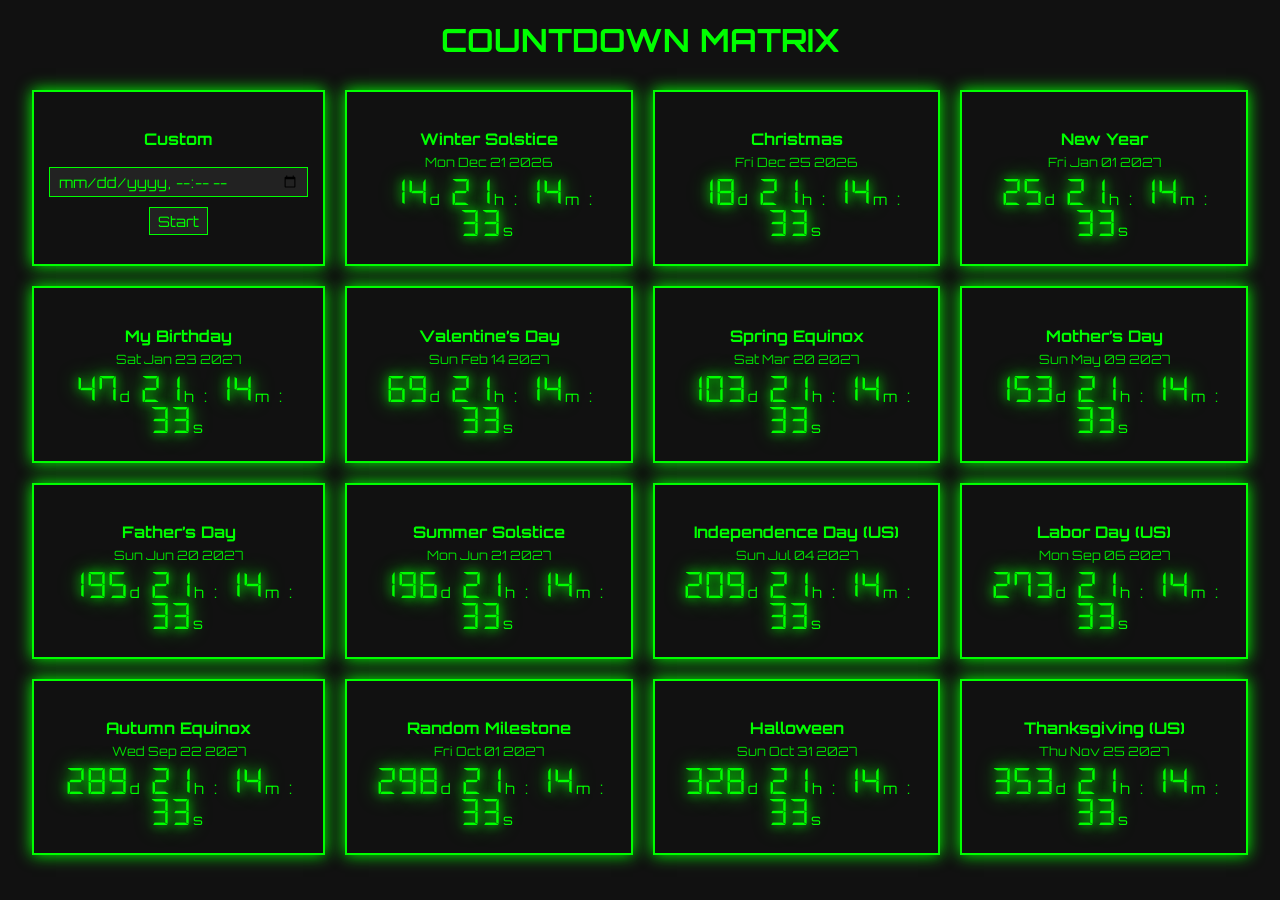
==== index.html @ e215d6ba "Initial Vercel-ready extraction" ====
<!DOCTYPE html>
<html lang="en">
<head>
  <meta charset="UTF-8">
  <title>Matrix Countdown Dashboard</title>

  <!-- Orbitron for labels/UI -->
  <link rel="preconnect" href="https://fonts.googleapis.com">
  <link rel="preconnect" href="https://fonts.gstatic.com" crossorigin>
  <link href="https://fonts.googleapis.com/css2?family=Orbitron:wght@600&display=swap" rel="stylesheet">

  <!-- Custom CSS -->
  <link rel="stylesheet" href="/style.css">
</head>
<body>
  <h1>Countdown Matrix</h1>

  <div class="countdown-matrix" id="matrix">
    <!-- Top-left: configurable -->
    <div class="countdown-cell configurable">
      <h2>Custom</h2>
      <p class="event-date" id="date-custom"></p>
      <input type="datetime-local" id="targetTime">
      <button onclick="startCountdown('custom')">Start</button>
      <div id="countdown-custom" class="countdown"></div>
    </div>
    <!-- Preset events will be injected here dynamically by JS -->
  </div>

  <script src="/script.js"></script>
</body>
</html>
---- style.css ----
/* ---- Fonts ---- */
@font-face {
  font-family: "DSEG7";
  src: url("/assets/fonts/DSEG7Modern-Regular.woff2") format("woff2");
  font-weight: 400;
  font-style: normal;
  font-display: swap;
}

/* ---- General Layout ---- */
html, body {
  height: 100%;
  margin: 0;
}

body {
  background: #111;
  color: #00ff00;
  display: flex;
  flex-direction: column;
  align-items: center;
  font-family: 'Orbitron', Arial, sans-serif;
}

h1 {
  margin: 20px 0;
  font-size: 2rem;
  text-transform: uppercase;
  color: #00ff00;
}

/* ---- Matrix Layout ---- */
.countdown-matrix {
  display: grid;
  grid-template-columns: repeat(4, 1fr);
  grid-template-rows: repeat(4, 1fr);
  gap: 20px;
  width: 95vw;
  height: 85vh;
  padding: 10px;
}

.countdown-cell {
  border: 2px solid #00ff00;
  box-shadow: 0 0 15px #00ff00;
  padding: 10px;
  display: flex;
  flex-direction: column;
  align-items: center;
  justify-content: center;
}

.countdown-cell h2 {
  font-size: 1rem;
  margin-bottom: 5px;
  color: #00ff00;
  text-align: center;
}

.event-date {
  font-size: 0.8rem;
  color: #00ff00;
  margin: 0 0 8px 0;
  text-align: center;
  opacity: 0.85;
}

/* ---- Inputs ---- */
input, button {
  font-family: 'Orbitron', Arial, sans-serif;
  font-size: 0.9rem;
  padding: 4px 8px;
  margin: 5px;
  background: #222;
  border: 1px solid #00ff00;
  color: #00ff00;
}

button:hover {
  background: #00ff00;
  color: #111;
  cursor: pointer;
}

/* ---- Countdown Digits ---- */
.countdown {
  text-align: center;
}

.countdown .digits {
  font-family: "DSEG7", monospace;
  font-size: 1.6rem;
  color: #00ff00;
  text-shadow: 0 0 10px #00ff00, 0 0 20px #00ff00;
}

.countdown .label {
  font-family: 'Orbitron', Arial, sans-serif;
  font-size: 0.9rem;
  margin-left: 2px;
  margin-right: 6px;
  color: #00ff00;
}

@media (max-width: 900px) {
  .countdown-matrix {
    grid-template-columns: repeat(2, minmax(0, 1fr));
    grid-template-rows: none;
    height: auto;
  }
}

@media (max-width: 520px) {
  .countdown-matrix {
    grid-template-columns: 1fr;
  }
}
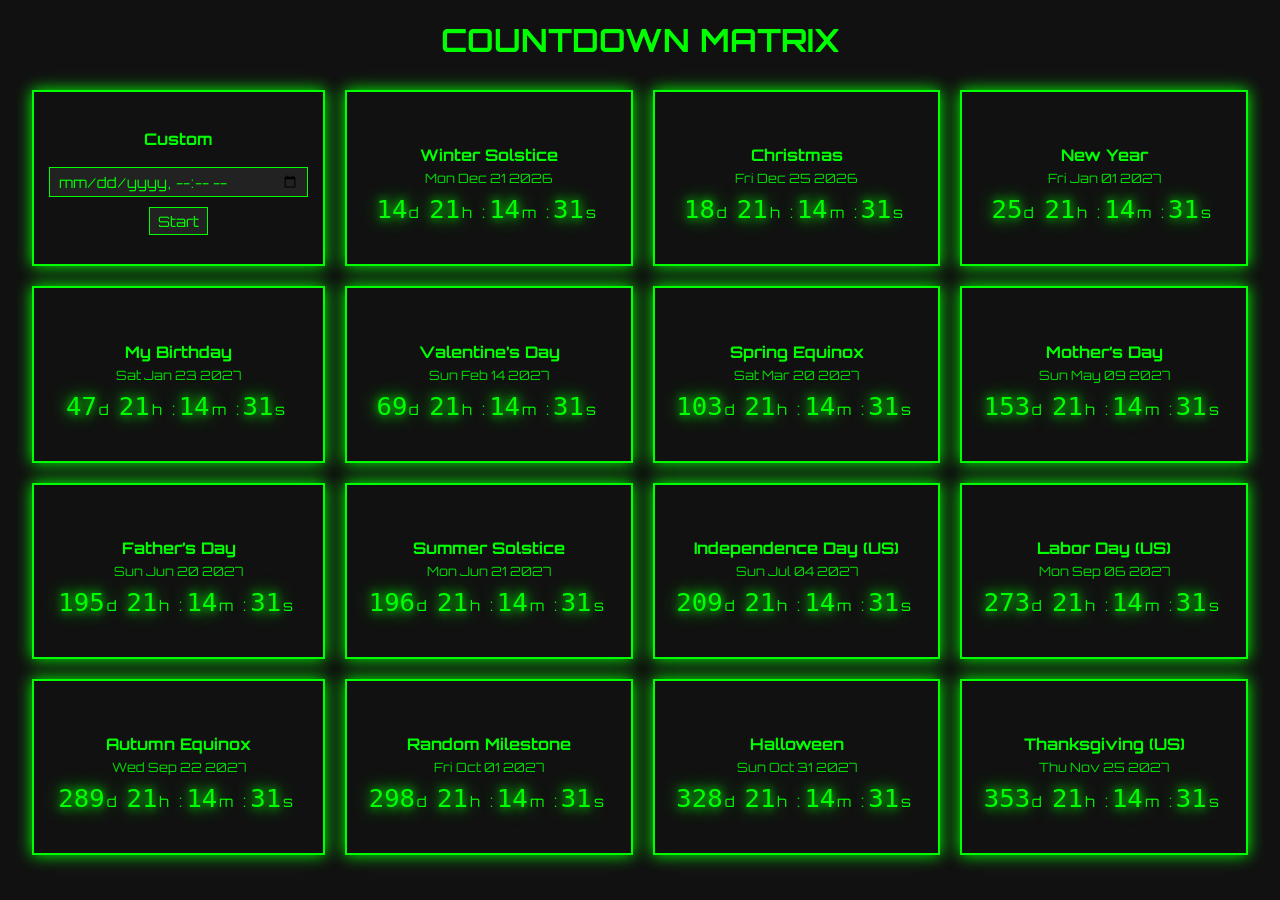
==== commit e510904d: "Support route-based hosting" ====
--- a/index.html
+++ b/index.html
@@ -10,7 +10,7 @@
   <link href="https://fonts.googleapis.com/css2?family=Orbitron:wght@600&display=swap" rel="stylesheet">
 
   <!-- Custom CSS -->
-  <link rel="stylesheet" href="/style.css">
+  <link rel="stylesheet" href="style.css">
 </head>
 <body>
   <h1>Countdown Matrix</h1>
@@ -27,6 +27,6 @@
     <!-- Preset events will be injected here dynamically by JS -->
   </div>
 
-  <script src="/script.js"></script>
+  <script src="script.js"></script>
 </body>
 </html>
--- a/style.css
+++ b/style.css
@@ -1,7 +1,7 @@
 /* ---- Fonts ---- */
 @font-face {
   font-family: "DSEG7";
-  src: url("/assets/fonts/DSEG7Modern-Regular.woff2") format("woff2");
+  src: url("fonts/DSEG7Modern-Regular.woff2") format("woff2");
   font-weight: 400;
   font-style: normal;
   font-display: swap;
